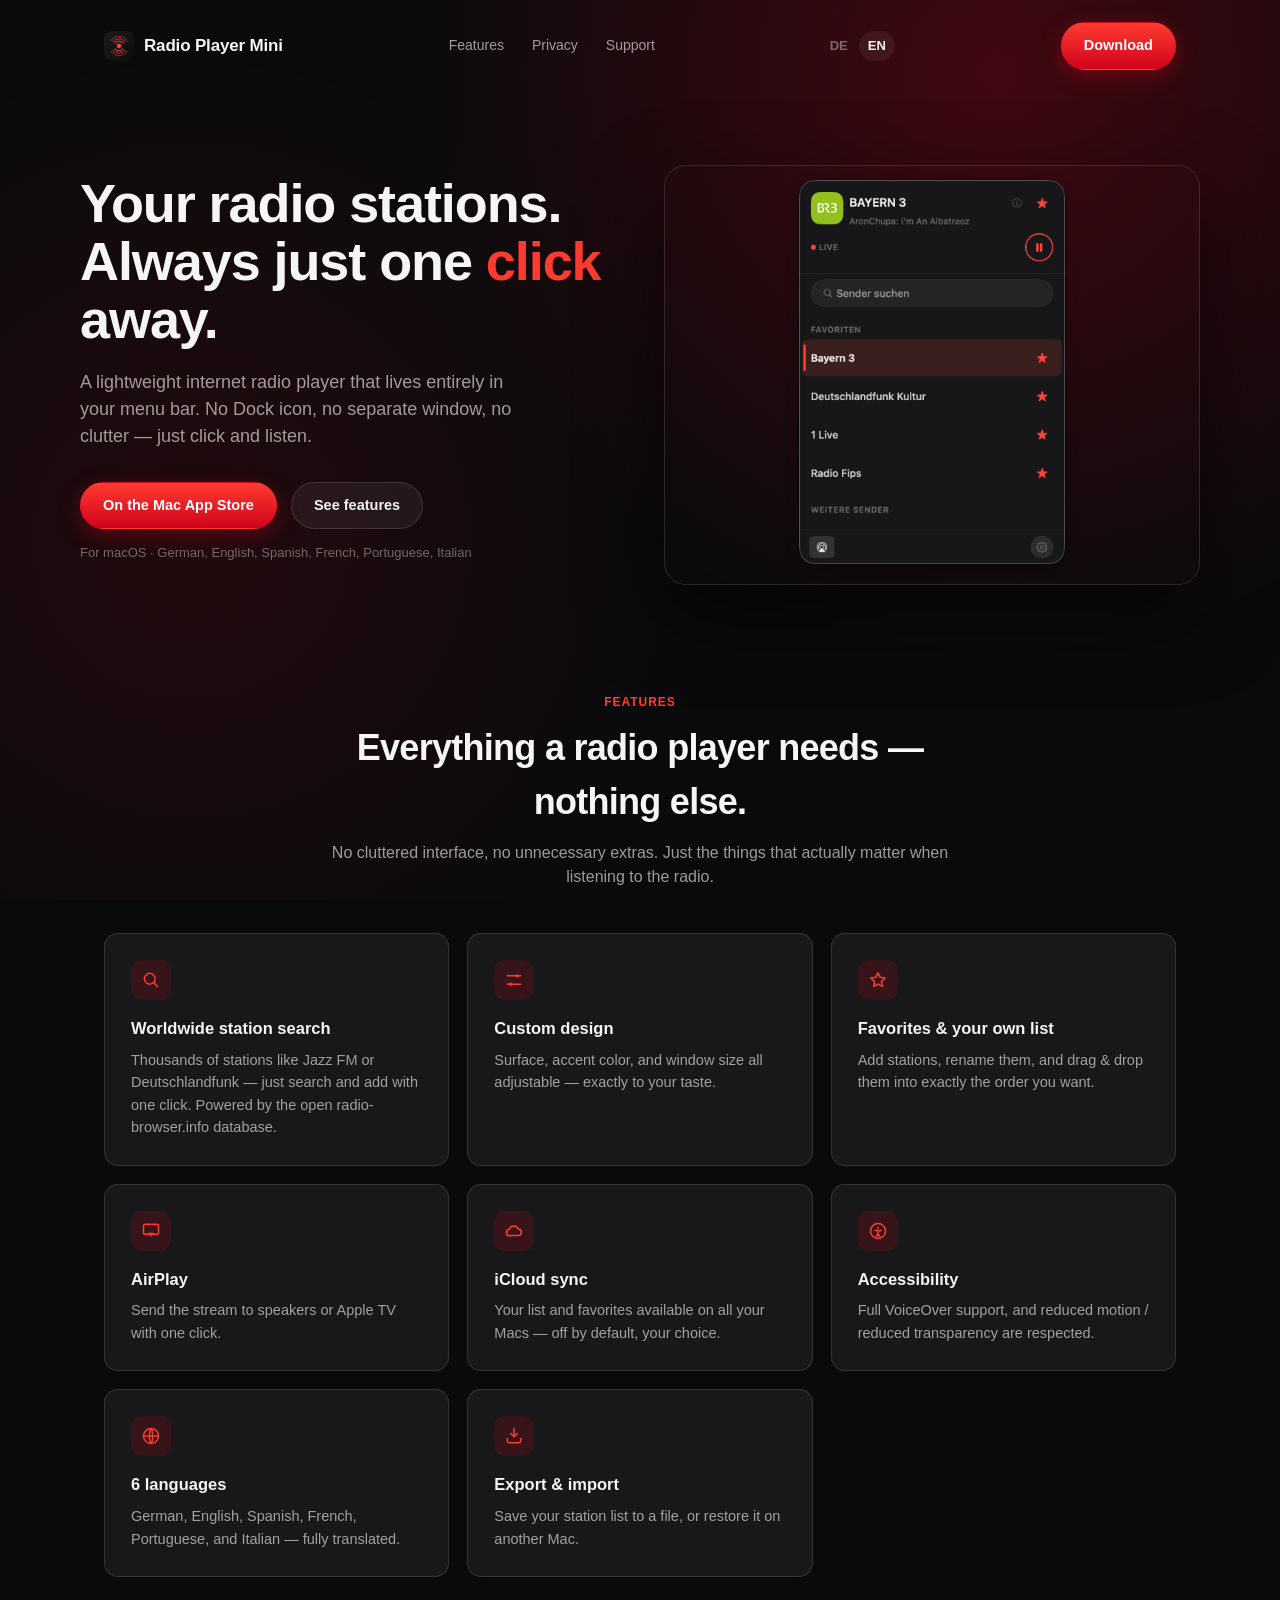
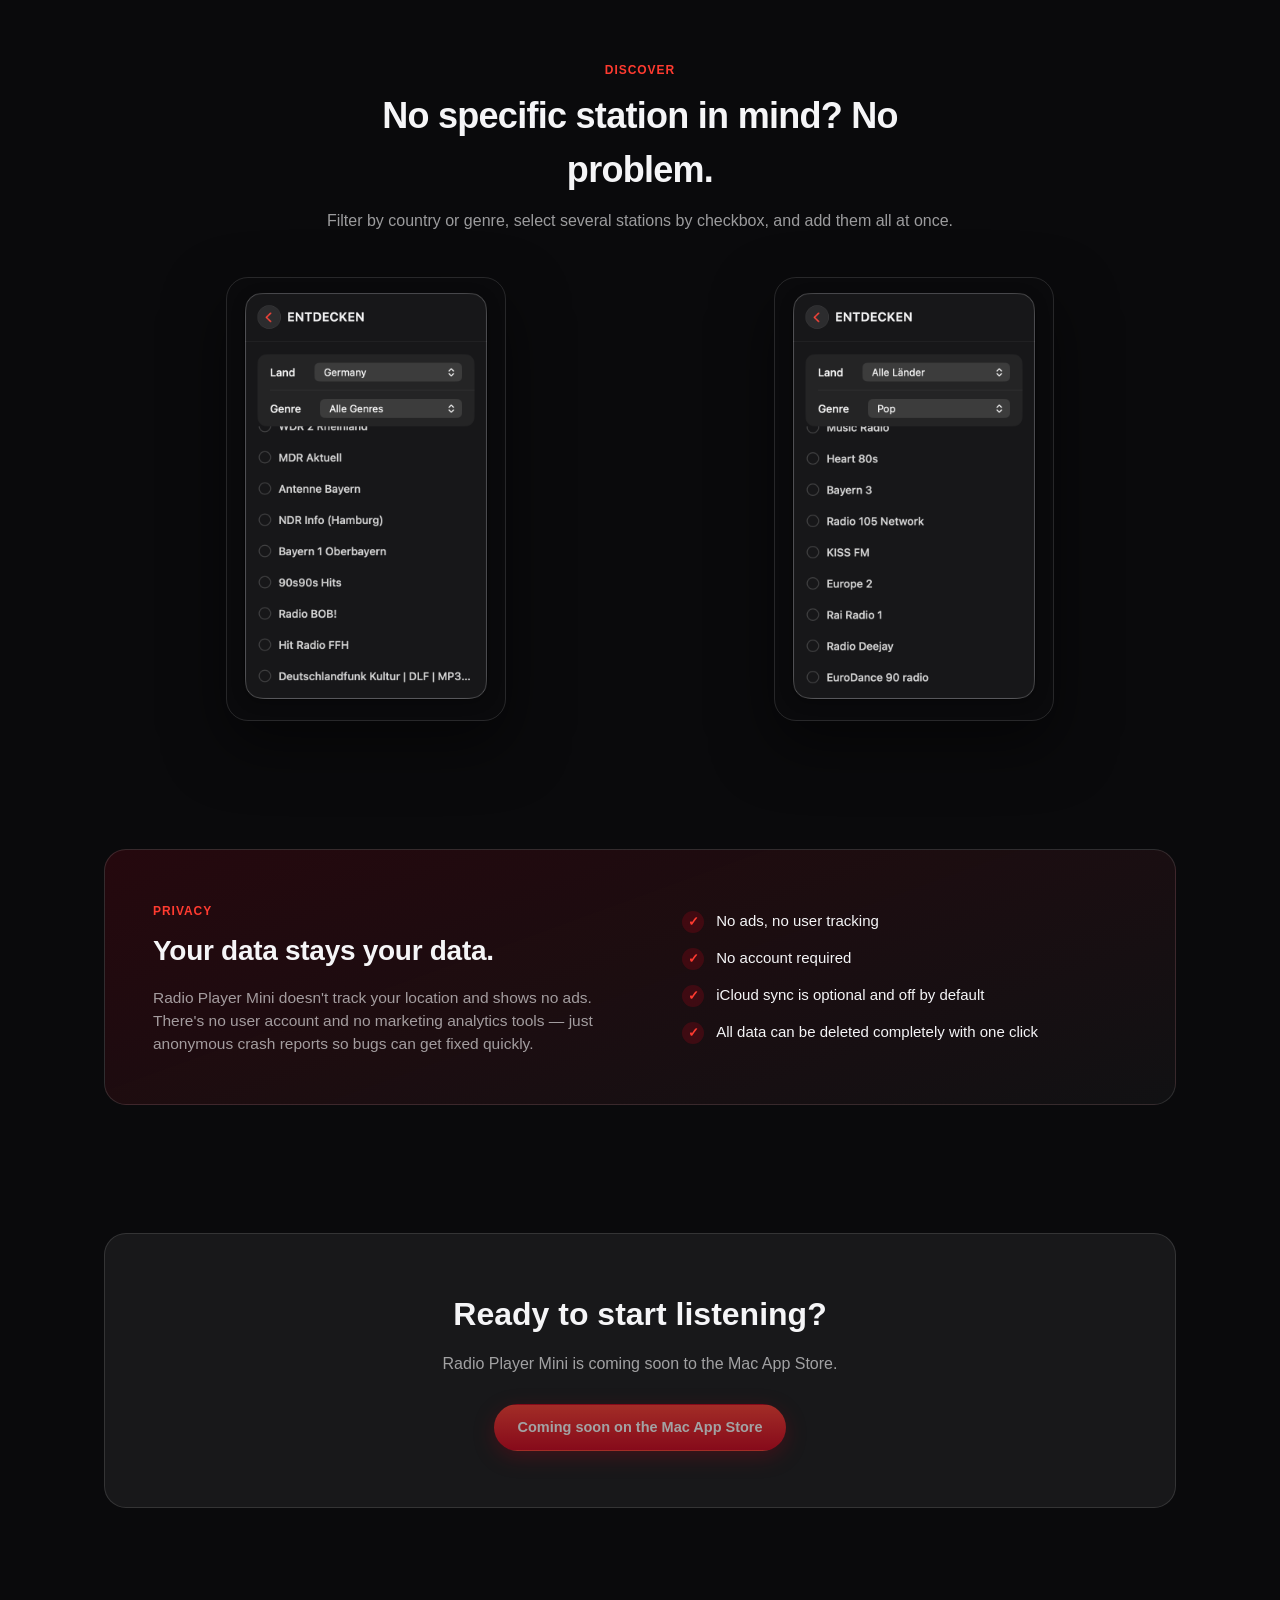
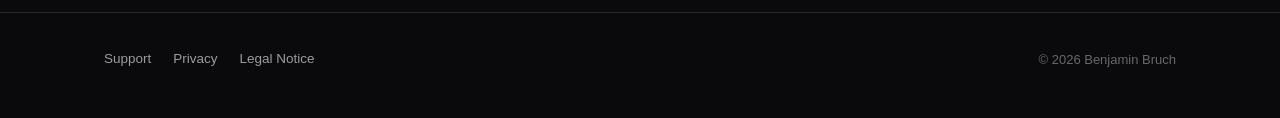
==== en/index.html @ e2d0501b "Make the site localization-ready, add an English translation No build step, so each language is a pl" ====
<!doctype html>
<html lang="en">
<head>
  <meta charset="utf-8" />
  <meta name="viewport" content="width=device-width, initial-scale=1" />
  <title>Radio Player Mini — Internet radio in your menu bar</title>
  <meta name="description" content="Radio Player Mini is a lightweight internet radio player for the Mac that lives entirely in your menu bar. Search stations, favorite them, play instantly." />
  <link rel="icon" href="../assets/icons/favicon-32.png" />
  <link rel="apple-touch-icon" href="../assets/icons/icon-180.png" />
  <meta property="og:title" content="Radio Player Mini" />
  <meta property="og:description" content="Internet radio straight from your menu bar — no Dock icon, no clutter." />
  <meta property="og:image" content="../assets/icons/icon-512.png" />
  <meta property="og:type" content="website" />
  <link rel="alternate" hreflang="de" href="https://benjaminbruch.github.io/RadioPlayerMiniPage/" />
  <link rel="alternate" hreflang="en" href="https://benjaminbruch.github.io/RadioPlayerMiniPage/en/" />
  <link rel="alternate" hreflang="x-default" href="https://benjaminbruch.github.io/RadioPlayerMiniPage/" />
  <link rel="stylesheet" href="../css/style.css" />
</head>
<body>

  <header class="site">
    <div class="wrap nav">
      <a class="brand" href="index.html">
        <img src="../assets/icons/icon-180.png" alt="" />
        Radio Player Mini
      </a>
      <nav class="nav-links">
        <a href="#funktionen">Features</a>
        <a href="#privacy">Privacy</a>
        <a href="support.html">Support</a>
      </nav>
      <div class="lang-switch">
        <a href="../index.html">DE</a>
        <a href="index.html" class="active">EN</a>
      </div>
      <a class="btn btn-primary" href="#download">Download</a>
    </div>
  </header>

  <main>
    <section class="hero wrap">
      <div>
        <h1>Your radio stations.<br />Always just one <span class="accent">click</span> away.</h1>
        <p class="lede">
          A lightweight internet radio player that lives entirely in your menu bar.
          No Dock icon, no separate window, no clutter — just click and listen.
        </p>
        <div class="hero-actions">
          <a class="btn btn-primary" href="#download">On the Mac App Store</a>
          <a class="btn btn-ghost" href="#funktionen">See features</a>
        </div>
        <p class="hero-note">For macOS · German, English, Spanish, French, Portuguese, Italian</p>
      </div>
      <div class="hero-shot">
        <img src="../assets/screenshots/app.png" alt="Radio Player Mini popover with Bayern 3 playing, favorites list, and playback controls" />
      </div>
    </section>

    <section id="funktionen">
      <div class="wrap">
        <div class="section-head">
          <span class="eyebrow">Features</span>
          <h2>Everything a radio player needs — nothing else.</h2>
          <p>No cluttered interface, no unnecessary extras. Just the things that actually matter when listening to the radio.</p>
        </div>

        <div class="grid">
          <div class="card">
            <div class="icon">
              <svg width="20" height="20" viewBox="0 0 24 24" fill="none" stroke="currentColor" stroke-width="1.8" stroke-linecap="round" stroke-linejoin="round"><circle cx="10.5" cy="10.5" r="6.5"/><path d="M20 20l-4.35-4.35"/></svg>
            </div>
            <h3>Worldwide station search</h3>
            <p>Thousands of stations like Jazz FM or Deutschlandfunk — just search and add with one click. Powered by the open radio-browser.info database.</p>
          </div>
          <div class="card">
            <div class="icon">
              <svg width="20" height="20" viewBox="0 0 24 24" fill="none" stroke="currentColor" stroke-width="1.8" stroke-linecap="round" stroke-linejoin="round"><path d="M4 7h12M18 7h2"/><circle cx="16" cy="7" r="2" fill="currentColor" stroke="none"/><path d="M4 17h4M10 17h10"/><circle cx="8" cy="17" r="2" fill="currentColor" stroke="none"/></svg>
            </div>
            <h3>Custom design</h3>
            <p>Surface, accent color, and window size all adjustable — exactly to your taste.</p>
          </div>
          <div class="card">
            <div class="icon">
              <svg width="20" height="20" viewBox="0 0 24 24" fill="none" stroke="currentColor" stroke-width="1.8" stroke-linecap="round" stroke-linejoin="round"><path d="M12 3.5l2.6 5.3 5.9.9-4.3 4.1 1 5.8L12 16.9l-5.2 2.7 1-5.8L3.5 9.7l5.9-.9L12 3.5z"/></svg>
            </div>
            <h3>Favorites &amp; your own list</h3>
            <p>Add stations, rename them, and drag &amp; drop them into exactly the order you want.</p>
          </div>
          <div class="card">
            <div class="icon">
              <svg width="20" height="20" viewBox="0 0 24 24" fill="none" stroke="currentColor" stroke-width="1.8" stroke-linecap="round" stroke-linejoin="round"><rect x="3" y="4" width="18" height="12" rx="2"/><path d="M12 19l4-5H8l4 5z" fill="currentColor" stroke="none"/></svg>
            </div>
            <h3>AirPlay</h3>
            <p>Send the stream to speakers or Apple TV with one click.</p>
          </div>
          <div class="card">
            <div class="icon">
              <svg width="20" height="20" viewBox="0 0 24 24" fill="none" stroke="currentColor" stroke-width="1.8" stroke-linecap="round" stroke-linejoin="round"><path d="M7 18a4 4 0 0 1-.5-7.97A5.5 5.5 0 0 1 17 9.5a4 4 0 0 1-.5 8H7z"/></svg>
            </div>
            <h3>iCloud sync</h3>
            <p>Your list and favorites available on all your Macs — off by default, your choice.</p>
          </div>
          <div class="card">
            <div class="icon">
              <svg width="20" height="20" viewBox="0 0 24 24" fill="none" stroke="currentColor" stroke-width="1.8" stroke-linecap="round" stroke-linejoin="round"><circle cx="12" cy="12" r="9"/><circle cx="12" cy="8.3" r="1.2" fill="currentColor" stroke="none"/><path d="M8.2 11.3h7.6M12 11.3v3.8M9.7 19l2.3-3.9 2.3 3.9"/></svg>
            </div>
            <h3>Accessibility</h3>
            <p>Full VoiceOver support, and reduced motion / reduced transparency are respected.</p>
          </div>
          <div class="card">
            <div class="icon">
              <svg width="20" height="20" viewBox="0 0 24 24" fill="none" stroke="currentColor" stroke-width="1.8" stroke-linecap="round" stroke-linejoin="round"><circle cx="12" cy="12" r="9"/><path d="M3 12h18M12 3c2.5 2.5 2.5 15.5 0 18M12 3c-2.5 2.5-2.5 15.5 0 18"/></svg>
            </div>
            <h3>6 languages</h3>
            <p>German, English, Spanish, French, Portuguese, and Italian — fully translated.</p>
          </div>
          <div class="card">
            <div class="icon">
              <svg width="20" height="20" viewBox="0 0 24 24" fill="none" stroke="currentColor" stroke-width="1.8" stroke-linecap="round" stroke-linejoin="round"><path d="M12 3v10M8 9l4 4 4-4"/><path d="M4 15v3a2 2 0 0 0 2 2h12a2 2 0 0 0 2-2v-3"/></svg>
            </div>
            <h3>Export &amp; import</h3>
            <p>Save your station list to a file, or restore it on another Mac.</p>
          </div>
        </div>

        <div class="discover-showcase">
          <div class="section-head">
            <span class="eyebrow">Discover</span>
            <h2>No specific station in mind? No problem.</h2>
            <p>Filter by country or genre, select several stations by checkbox, and add them all at once.</p>
          </div>
          <div class="discover-shots">
            <div class="discover-shot">
              <img src="../assets/screenshots/discover-country.png" alt="Radio Player Mini's Discover view, filtered by country Germany, with selectable stations" />
            </div>
            <div class="discover-shot">
              <img src="../assets/screenshots/discover-genre.png" alt="Radio Player Mini's Discover view, filtered by genre Pop, with selectable stations" />
            </div>
          </div>
        </div>
      </div>
    </section>

    <section id="privacy">
      <div class="wrap">
        <div class="privacy-band">
          <div>
            <span class="eyebrow">Privacy</span>
            <h2>Your data stays your data.</h2>
            <p>
              Radio Player Mini doesn't track your location and shows no ads. There's no
              user account and no marketing analytics tools — just anonymous crash reports
              so bugs can get fixed quickly.
            </p>
          </div>
          <ul class="privacy-list">
            <li><span class="check">✓</span> No ads, no user tracking</li>
            <li><span class="check">✓</span> No account required</li>
            <li><span class="check">✓</span> iCloud sync is optional and off by default</li>
            <li><span class="check">✓</span> All data can be deleted completely with one click</li>
          </ul>
        </div>
      </div>
    </section>

    <section id="download">
      <div class="wrap">
        <div class="cta-band">
          <h2>Ready to start listening?</h2>
          <p>Radio Player Mini is coming soon to the Mac App Store.</p>
          <a class="btn btn-primary" href="#" aria-disabled="true">Coming soon on the Mac App Store</a>
        </div>
      </div>
    </section>
  </main>

  <footer class="site">
    <div class="wrap footer-row">
      <div class="footer-links">
        <a href="support.html">Support</a>
        <a href="privacy.html">Privacy</a>
        <a href="impressum.html">Legal Notice</a>
      </div>
      <div class="footer-copy">© 2026 Benjamin Bruch</div>
    </div>
  </footer>

</body>
</html>
---- css/style.css ----
:root {
  --bg: #0a0a0c;
  --bg-card: rgba(255, 255, 255, 0.06);
  --bg-card-hover: rgba(255, 255, 255, 0.09);
  --border: rgba(255, 255, 255, 0.12);
  --text: #f5f5f7;
  --text-muted: rgba(245, 245, 247, 0.62);
  --text-faint: rgba(245, 245, 247, 0.4);
  --accent: #ff3b30;
  --accent-deep: #d0021b;
  --radius-lg: 22px;
  --radius-md: 14px;
  --radius-sm: 8px;
  --maxw: 1120px;
  color-scheme: dark;
}

* {
  box-sizing: border-box;
}

html {
  scroll-behavior: smooth;
}

body {
  margin: 0;
  background: var(--bg);
  color: var(--text);
  font-family: -apple-system, BlinkMacSystemFont, "SF Pro Text", "Segoe UI", Roboto, Helvetica, Arial, sans-serif;
  line-height: 1.5;
  -webkit-font-smoothing: antialiased;
}

/* Ambient red glow behind the hero, echoing the app's Midnight surface. */
body {
  background-image: radial-gradient(circle at 78% 8%, rgba(208, 2, 27, 0.28), transparent 45%),
    radial-gradient(circle at 15% 60%, rgba(208, 2, 27, 0.12), transparent 40%);
  background-repeat: no-repeat;
  background-attachment: fixed;
}

a {
  color: inherit;
}

img {
  max-width: 100%;
  display: block;
}

.wrap {
  max-width: var(--maxw);
  margin: 0 auto;
  padding: 0 24px;
}

/* ---------- Nav ---------- */

header.site {
  padding: 22px 0;
  border-bottom: 1px solid transparent;
}

.nav {
  display: flex;
  align-items: center;
  justify-content: space-between;
  gap: 16px;
}

.brand {
  display: flex;
  align-items: center;
  gap: 10px;
  text-decoration: none;
  font-weight: 700;
  font-size: 17px;
  letter-spacing: -0.01em;
}

.brand img {
  width: 30px;
  height: 30px;
  border-radius: 8px;
}

.nav-links {
  display: flex;
  align-items: center;
  gap: 28px;
  font-size: 14px;
  font-weight: 500;
}

.nav-links a {
  text-decoration: none;
  color: var(--text-muted);
  transition: color 0.15s ease;
}

.nav-links a:hover,
.nav-links a.active {
  color: var(--text);
}

/* ---------- Language switch ---------- */

.lang-switch {
  display: flex;
  align-items: center;
  gap: 2px;
  font-size: 13px;
  font-weight: 600;
}

.lang-switch a {
  padding: 5px 9px;
  border-radius: 999px;
  text-decoration: none;
  color: var(--text-faint);
}

.lang-switch a.active {
  background: var(--bg-card);
  color: var(--text);
}

.lang-switch a:hover:not(.active) {
  color: var(--text-muted);
}

/* ---------- Buttons ---------- */

.btn {
  display: inline-flex;
  align-items: center;
  gap: 8px;
  padding: 12px 22px;
  border-radius: 999px;
  font-weight: 600;
  font-size: 14.5px;
  text-decoration: none;
  border: 1px solid transparent;
  cursor: pointer;
  white-space: nowrap;
}

.btn-primary {
  background: linear-gradient(180deg, var(--accent), var(--accent-deep));
  color: white;
  box-shadow: 0 6px 20px rgba(208, 2, 27, 0.35);
}

.btn-primary:hover {
  filter: brightness(1.08);
}

.btn-ghost {
  background: var(--bg-card);
  color: var(--text);
  border-color: var(--border);
}

.btn-ghost:hover {
  background: var(--bg-card-hover);
}

.btn[aria-disabled="true"] {
  opacity: 0.6;
  cursor: default;
  pointer-events: none;
}

/* ---------- Hero ---------- */

.hero {
  padding: 72px 0 40px;
  display: grid;
  grid-template-columns: 1fr 1fr;
  gap: 48px;
  align-items: center;
}

/* The app screenshot is a real, tall menu-bar-panel crop (not a wide
   marketing scene) — cap its width so it sits at a natural size instead
   of stretching to fill the whole grid column. */
.hero-shot {
  display: flex;
  justify-content: center;
}

.hero-shot img {
  width: 100%;
  max-width: 300px;
}

.hero h1 {
  font-size: clamp(34px, 5vw, 54px);
  line-height: 1.08;
  font-weight: 800;
  letter-spacing: -0.02em;
  margin: 0 0 20px;
}

.hero h1 .accent {
  color: var(--accent);
}

.hero p.lede {
  font-size: 18px;
  color: var(--text-muted);
  max-width: 46ch;
  margin: 0 0 32px;
}

.hero-actions {
  display: flex;
  align-items: center;
  gap: 14px;
  flex-wrap: wrap;
}

.hero-note {
  margin-top: 14px;
  font-size: 13px;
  color: var(--text-faint);
}

.hero-shot {
  border-radius: var(--radius-lg);
  overflow: hidden;
  border: 1px solid var(--border);
  box-shadow: 0 30px 80px rgba(0, 0, 0, 0.55);
}

/* ---------- Sections ---------- */

section {
  padding: 64px 0;
}

.section-head {
  text-align: center;
  max-width: 640px;
  margin: 0 auto 44px;
}

.section-head h2 {
  font-size: clamp(26px, 3.4vw, 36px);
  font-weight: 800;
  letter-spacing: -0.02em;
  margin: 0 0 12px;
}

.section-head p {
  color: var(--text-muted);
  font-size: 16px;
  margin: 0;
}

.eyebrow {
  display: inline-block;
  font-size: 12px;
  font-weight: 700;
  letter-spacing: 0.08em;
  text-transform: uppercase;
  color: var(--accent);
  margin-bottom: 10px;
}

/* ---------- Feature grid ---------- */

.grid {
  display: grid;
  grid-template-columns: repeat(3, 1fr);
  gap: 18px;
}

.card {
  background: var(--bg-card);
  border: 1px solid var(--border);
  border-radius: var(--radius-md);
  padding: 26px;
}

.card .icon {
  width: 40px;
  height: 40px;
  border-radius: 11px;
  background: rgba(208, 2, 27, 0.16);
  color: var(--accent);
  display: flex;
  align-items: center;
  justify-content: center;
  font-size: 19px;
  margin-bottom: 16px;
}

.card h3 {
  font-size: 16.5px;
  font-weight: 700;
  margin: 0 0 8px;
}

.card p {
  font-size: 14.5px;
  color: var(--text-muted);
  margin: 0;
  line-height: 1.55;
}

/* ---------- Discover showcase ---------- */

.discover-showcase {
  margin-top: 80px;
}

.discover-shots {
  display: grid;
  grid-template-columns: 1fr 1fr;
  gap: 24px;
  justify-items: center;
}

.discover-shot img {
  width: 100%;
  max-width: 280px;
  border-radius: var(--radius-lg);
  border: 1px solid var(--border);
  box-shadow: 0 24px 60px rgba(0, 0, 0, 0.5);
}

@media (max-width: 640px) {
  .discover-shots {
    grid-template-columns: 1fr;
  }
}

/* ---------- Privacy callout ---------- */

.privacy-band {
  border-radius: var(--radius-lg);
  border: 1px solid var(--border);
  background: linear-gradient(160deg, rgba(208, 2, 27, 0.14), rgba(255, 255, 255, 0.03));
  padding: 48px;
  display: grid;
  grid-template-columns: 1.1fr 1fr;
  gap: 40px;
  align-items: center;
}

.privacy-band h2 {
  font-size: 28px;
  font-weight: 800;
  letter-spacing: -0.01em;
  margin: 0 0 14px;
}

.privacy-band p {
  color: var(--text-muted);
  font-size: 15.5px;
  margin: 0 0 0;
}

.privacy-list {
  list-style: none;
  margin: 0;
  padding: 0;
  display: grid;
  gap: 14px;
}

.privacy-list li {
  display: flex;
  gap: 12px;
  align-items: flex-start;
  font-size: 15px;
  color: var(--text);
}

.privacy-list .check {
  flex: none;
  width: 22px;
  height: 22px;
  border-radius: 50%;
  background: rgba(208, 2, 27, 0.2);
  color: var(--accent);
  display: flex;
  align-items: center;
  justify-content: center;
  font-size: 13px;
  font-weight: 800;
  margin-top: 1px;
}

/* ---------- CTA band ---------- */

.cta-band {
  text-align: center;
  border-radius: var(--radius-lg);
  border: 1px solid var(--border);
  padding: 56px 32px;
  background: var(--bg-card);
}

.cta-band h2 {
  font-size: clamp(24px, 3.2vw, 32px);
  font-weight: 800;
  margin: 0 0 14px;
}

.cta-band p {
  color: var(--text-muted);
  margin: 0 0 28px;
}

/* ---------- Footer ---------- */

footer.site {
  border-top: 1px solid var(--border);
  padding: 36px 0 48px;
  margin-top: 40px;
}

.footer-row {
  display: flex;
  justify-content: space-between;
  align-items: center;
  flex-wrap: wrap;
  gap: 16px;
}

.footer-links {
  display: flex;
  gap: 22px;
  font-size: 13.5px;
  color: var(--text-muted);
}

.footer-links a {
  text-decoration: none;
  color: inherit;
}

.footer-links a:hover {
  color: var(--text);
}

.footer-copy {
  font-size: 13px;
  color: var(--text-faint);
}

/* ---------- Simple content pages (support / privacy / impressum) ---------- */

.doc {
  padding: 56px 0 80px;
}

.doc h1 {
  font-size: clamp(30px, 4vw, 42px);
  font-weight: 800;
  letter-spacing: -0.02em;
  margin: 0 0 8px;
}

.doc .updated {
  color: var(--text-faint);
  font-size: 13.5px;
  margin: 0 0 40px;
}

.draft-banner {
  display: flex;
  gap: 12px;
  align-items: flex-start;
  background: rgba(255, 200, 0, 0.1);
  border: 1px solid rgba(255, 200, 0, 0.35);
  color: #ffdf8a;
  border-radius: var(--radius-sm);
  padding: 16px 18px;
  font-size: 14px;
  margin-bottom: 40px;
}

.doc h2 {
  font-size: 20px;
  font-weight: 700;
  margin: 40px 0 12px;
}

.doc p,
.doc li {
  color: var(--text-muted);
  font-size: 15.5px;
  line-height: 1.7;
}

.doc ul {
  padding-left: 20px;
}

.doc .placeholder {
  color: var(--accent);
  font-weight: 600;
}

.faq-item {
  border-bottom: 1px solid var(--border);
  padding: 22px 0;
}

.faq-item h3 {
  font-size: 16.5px;
  font-weight: 700;
  margin: 0 0 8px;
}

.faq-item p {
  margin: 0;
}

/* ---------- Responsive ---------- */

@media (max-width: 860px) {
  .hero {
    grid-template-columns: 1fr;
    padding-top: 48px;
  }

  .hero-shot {
    order: -1;
  }

  .grid {
    grid-template-columns: 1fr 1fr;
  }

  .privacy-band {
    grid-template-columns: 1fr;
    padding: 32px;
  }

  .nav-links {
    gap: 16px;
  }
}

@media (max-width: 560px) {
  .grid {
    grid-template-columns: 1fr;
  }

  .nav-links span.hide-mobile {
    display: none;
  }
}
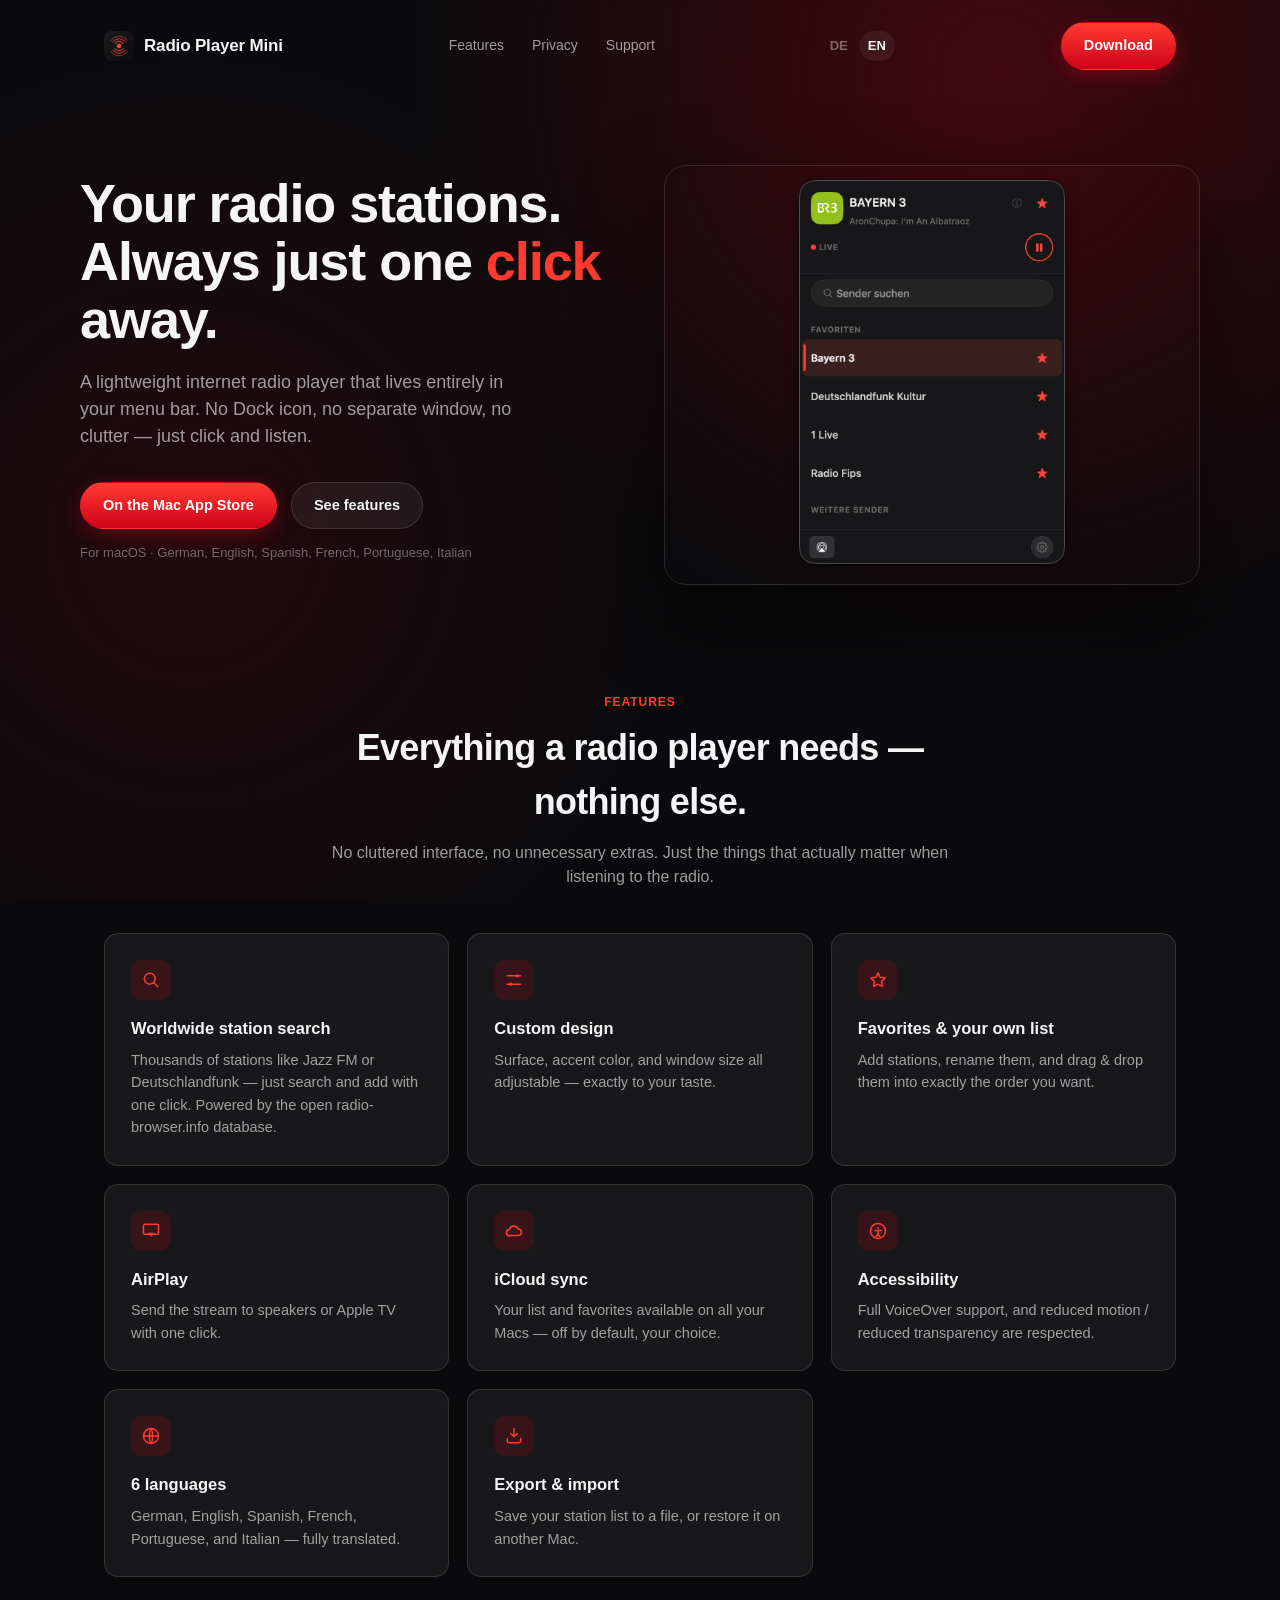
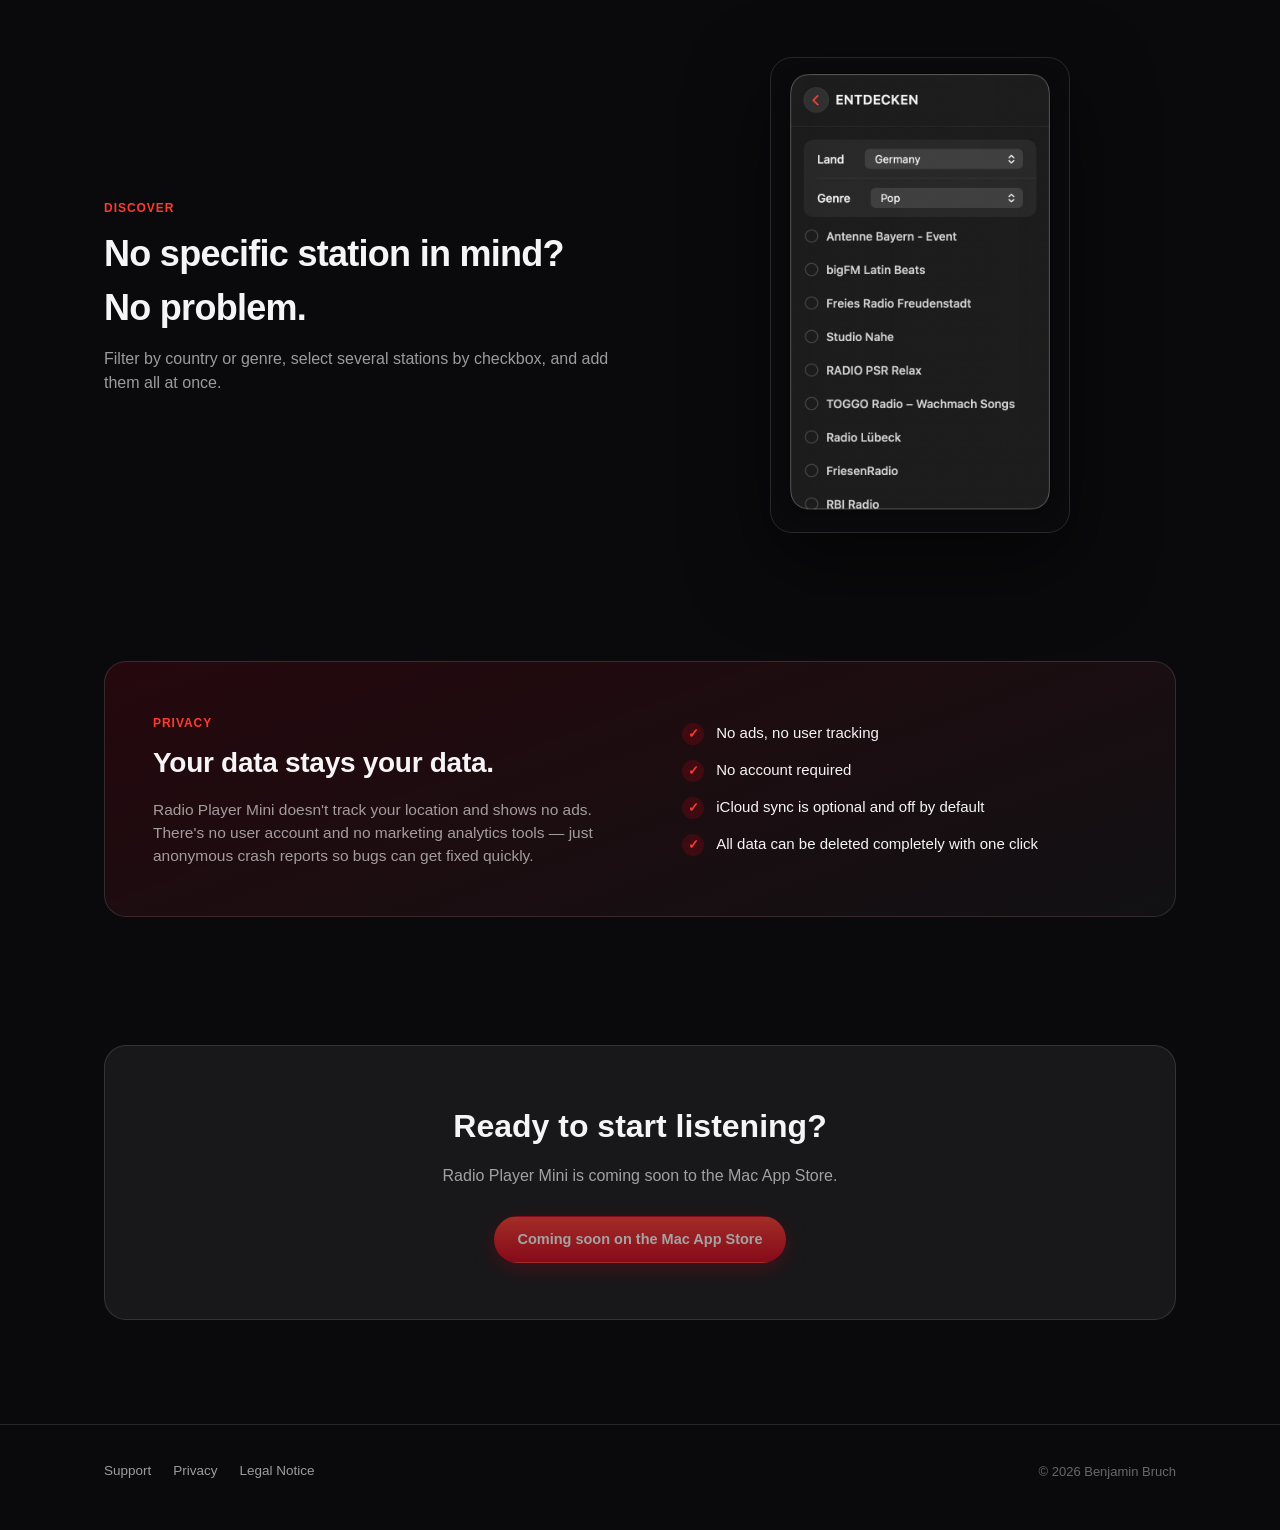
==== commit a8fe204f: "Simplify Discover showcase to one screenshot, hero-style layout Replaces the two-screenshot grid wit" ====
--- a/en/index.html
+++ b/en/index.html
@@ -129,13 +129,8 @@
             <h2>No specific station in mind? No problem.</h2>
             <p>Filter by country or genre, select several stations by checkbox, and add them all at once.</p>
           </div>
-          <div class="discover-shots">
-            <div class="discover-shot">
-              <img src="../assets/screenshots/discover-country.png" alt="Radio Player Mini's Discover view, filtered by country Germany, with selectable stations" />
-            </div>
-            <div class="discover-shot">
-              <img src="../assets/screenshots/discover-genre.png" alt="Radio Player Mini's Discover view, filtered by genre Pop, with selectable stations" />
-            </div>
+          <div class="discover-shot">
+            <img src="../assets/screenshots/discover.png" alt="Radio Player Mini's Discover view, filtered by country Germany and genre Pop, with selectable stations" />
           </div>
         </div>
       </div>
--- a/css/style.css
+++ b/css/style.css
@@ -311,29 +311,46 @@
 }
 
 /* ---------- Discover showcase ---------- */
+/* Mirrors the hero section's layout: text on one side, a single real
+   screenshot on the other, rather than the section-head's usual centered
+   text block above a full-width grid. */
 
 .discover-showcase {
   margin-top: 80px;
-}
-
-.discover-shots {
   display: grid;
   grid-template-columns: 1fr 1fr;
-  gap: 24px;
-  justify-items: center;
+  gap: 48px;
+  align-items: center;
+}
+
+.discover-showcase .section-head {
+  text-align: left;
+  max-width: none;
+  margin: 0;
+}
+
+.discover-shot {
+  display: flex;
+  justify-content: center;
 }
 
 .discover-shot img {
   width: 100%;
-  max-width: 280px;
+  max-width: 300px;
   border-radius: var(--radius-lg);
   border: 1px solid var(--border);
-  box-shadow: 0 24px 60px rgba(0, 0, 0, 0.5);
+  box-shadow: 0 30px 80px rgba(0, 0, 0, 0.55);
 }
 
 @media (max-width: 640px) {
-  .discover-shots {
+  .discover-showcase {
     grid-template-columns: 1fr;
+    text-align: center;
+  }
+
+  .discover-showcase .section-head {
+    text-align: center;
+    margin: 0 auto;
   }
 }
 
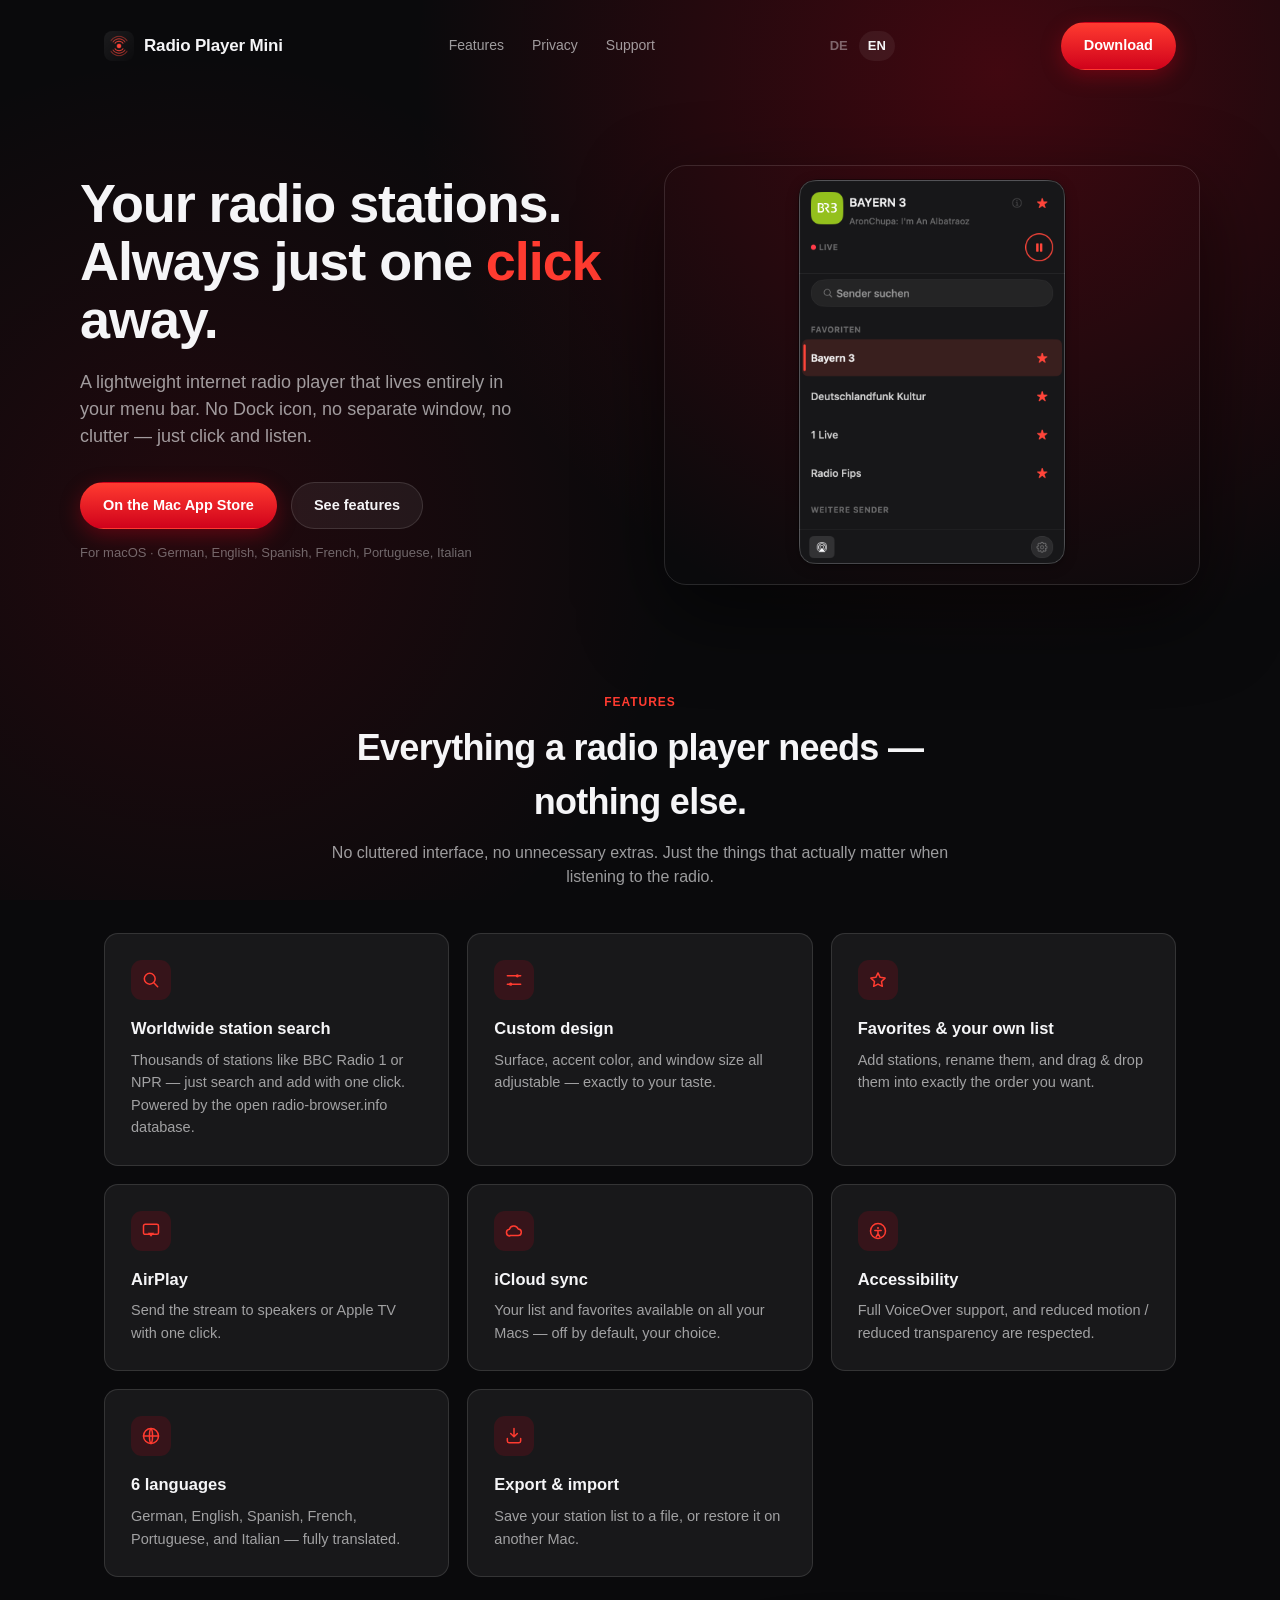
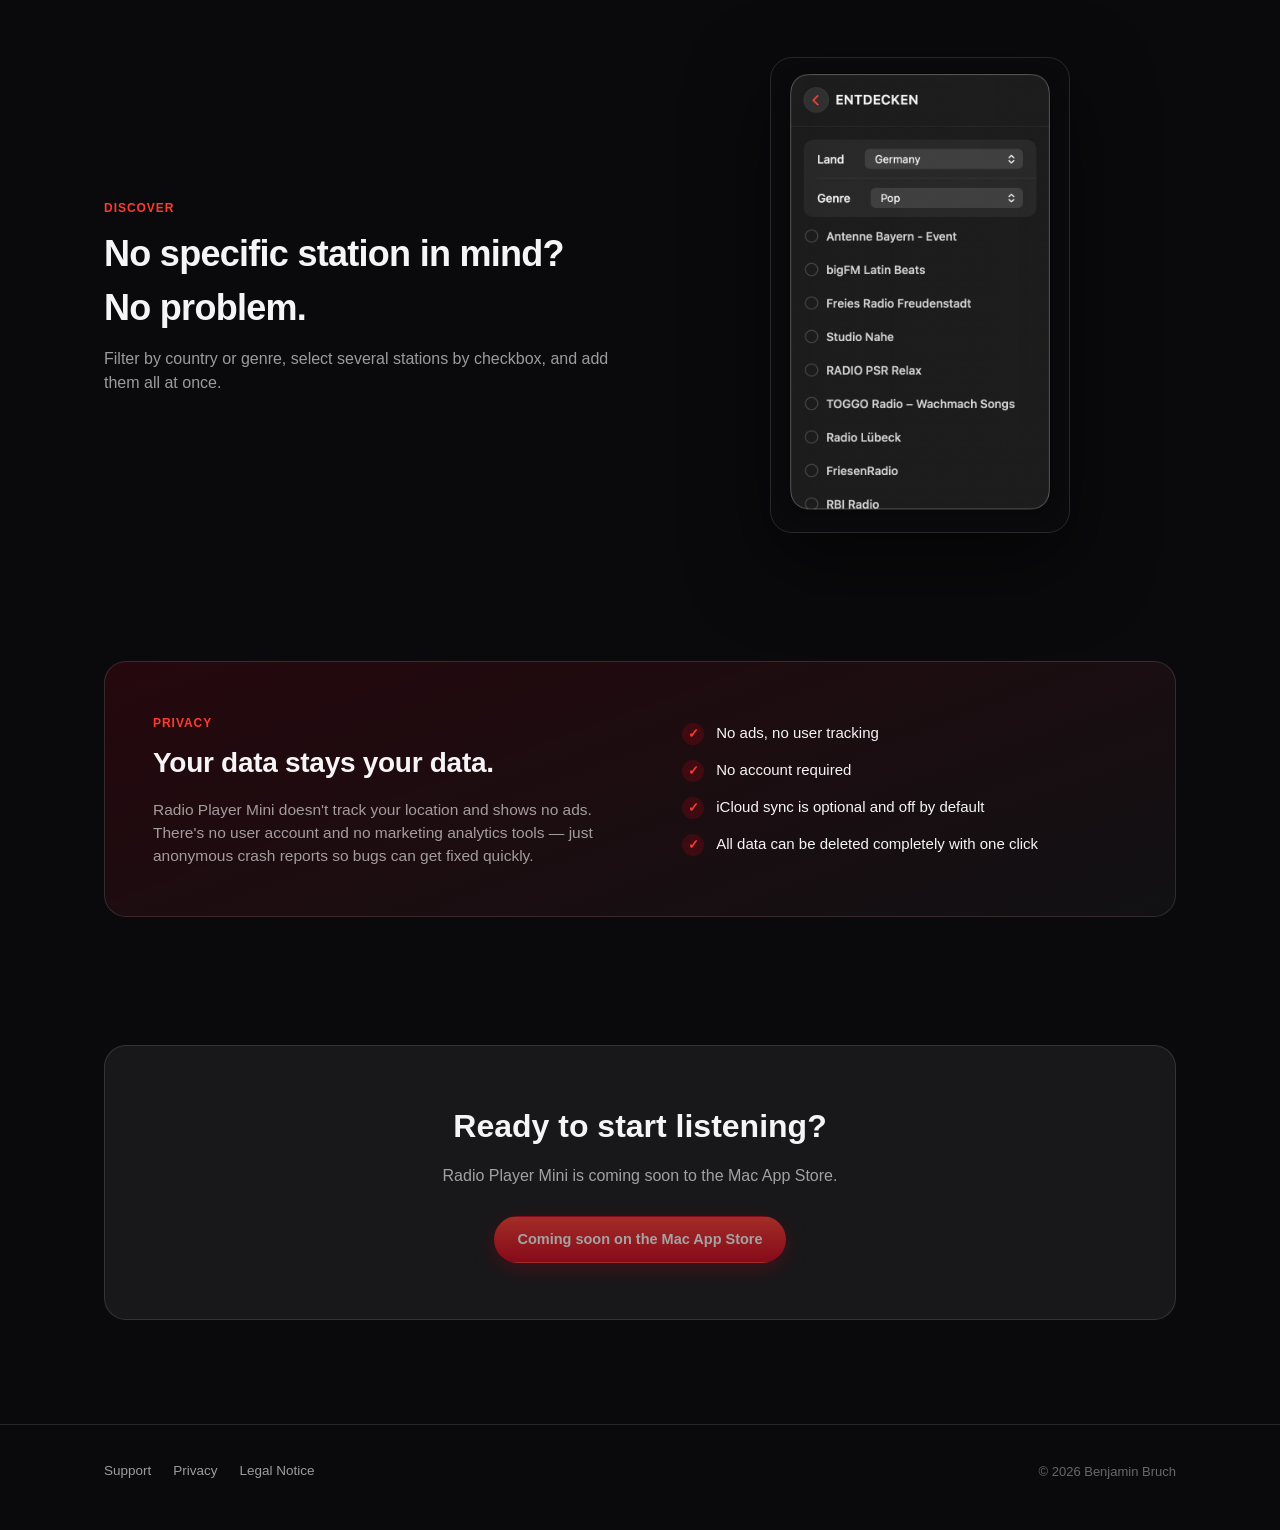
==== commit 38b73942: "Use internationally recognizable station examples in English copy Swaps "Jazz FM or Deutschlandfunk"" ====
--- a/en/index.html
+++ b/en/index.html
@@ -70,7 +70,7 @@
               <svg width="20" height="20" viewBox="0 0 24 24" fill="none" stroke="currentColor" stroke-width="1.8" stroke-linecap="round" stroke-linejoin="round"><circle cx="10.5" cy="10.5" r="6.5"/><path d="M20 20l-4.35-4.35"/></svg>
             </div>
             <h3>Worldwide station search</h3>
-            <p>Thousands of stations like Jazz FM or Deutschlandfunk — just search and add with one click. Powered by the open radio-browser.info database.</p>
+            <p>Thousands of stations like BBC Radio 1 or NPR — just search and add with one click. Powered by the open radio-browser.info database.</p>
           </div>
           <div class="card">
             <div class="icon">
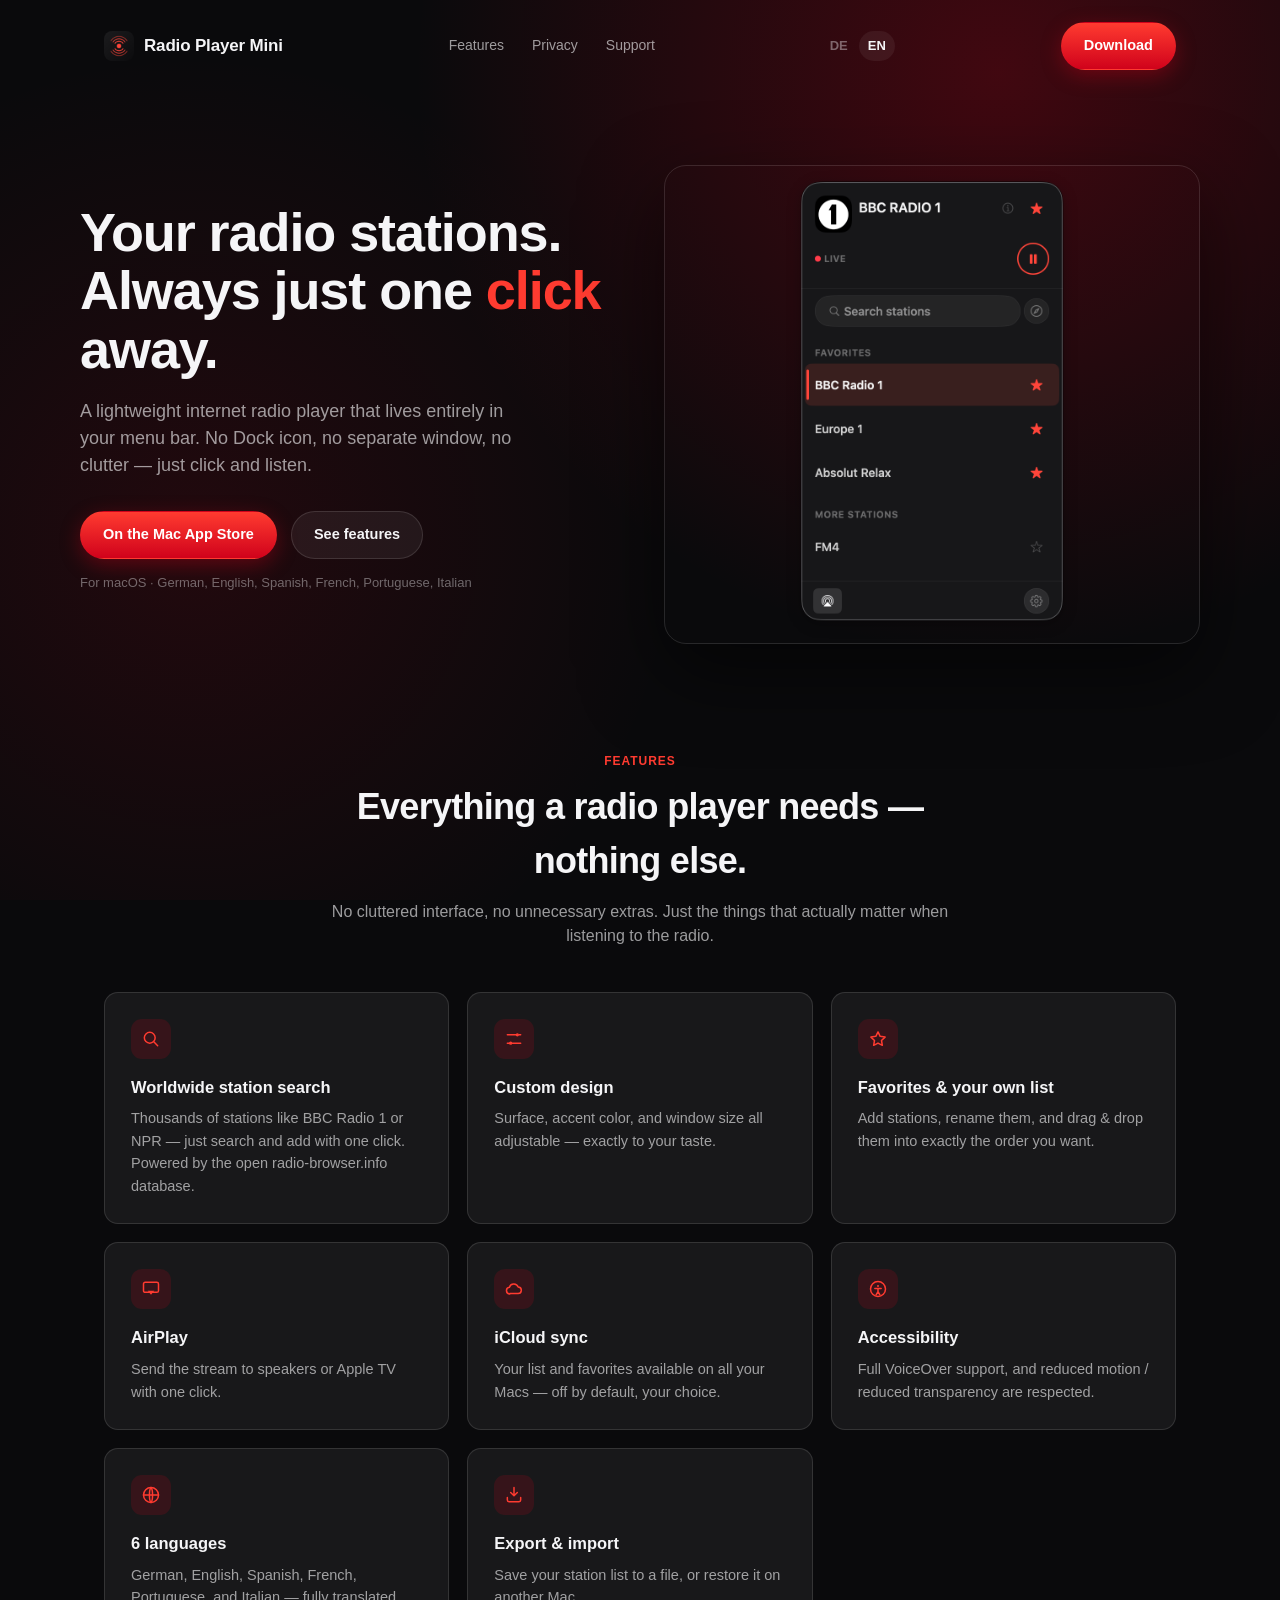
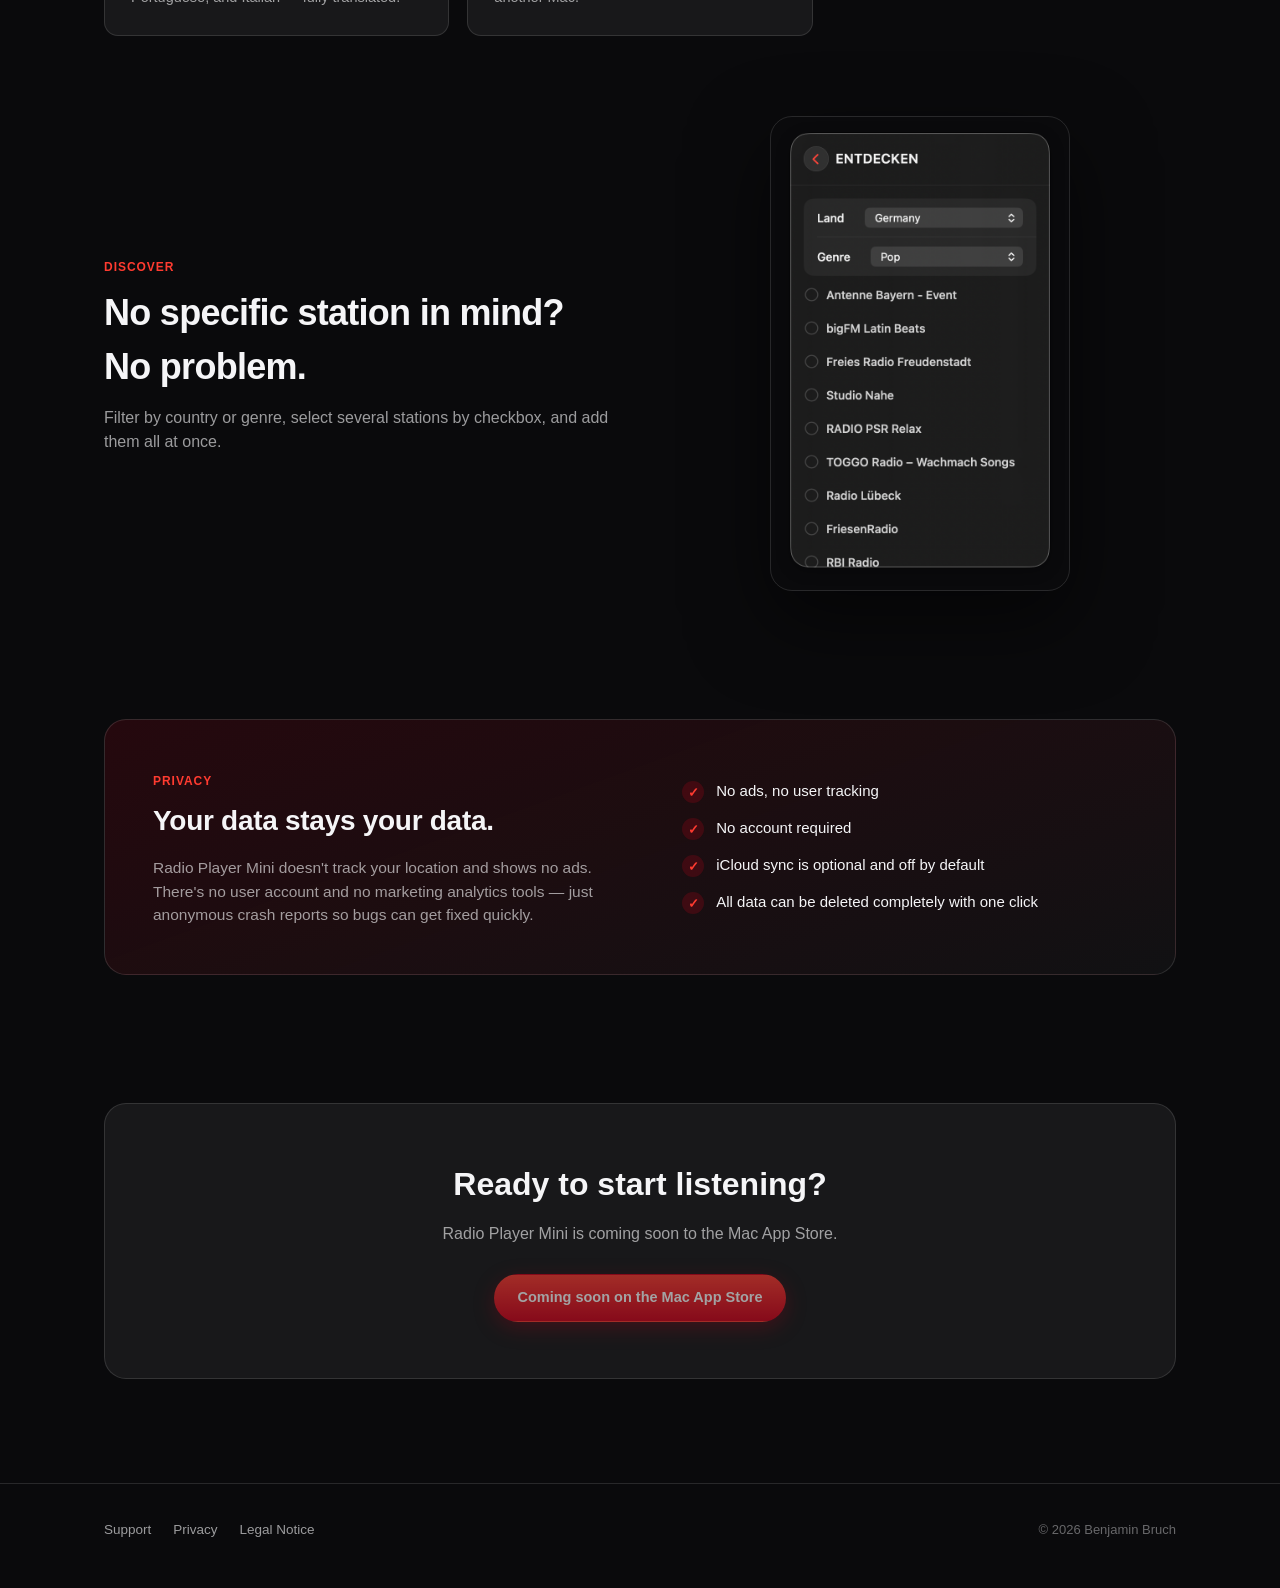
==== commit ef979fe4: "Use a dedicated English hero screenshot (BBC Radio 1) Replaces the German app.png/Bayern 3 screensho" ====
--- a/en/index.html
+++ b/en/index.html
@@ -52,7 +52,7 @@
         <p class="hero-note">For macOS · German, English, Spanish, French, Portuguese, Italian</p>
       </div>
       <div class="hero-shot">
-        <img src="../assets/screenshots/app.png" alt="Radio Player Mini popover with Bayern 3 playing, favorites list, and playback controls" />
+        <img src="../assets/screenshots/app-en.png" alt="Radio Player Mini popover with BBC Radio 1 playing, favorites list, and playback controls" />
       </div>
     </section>
 
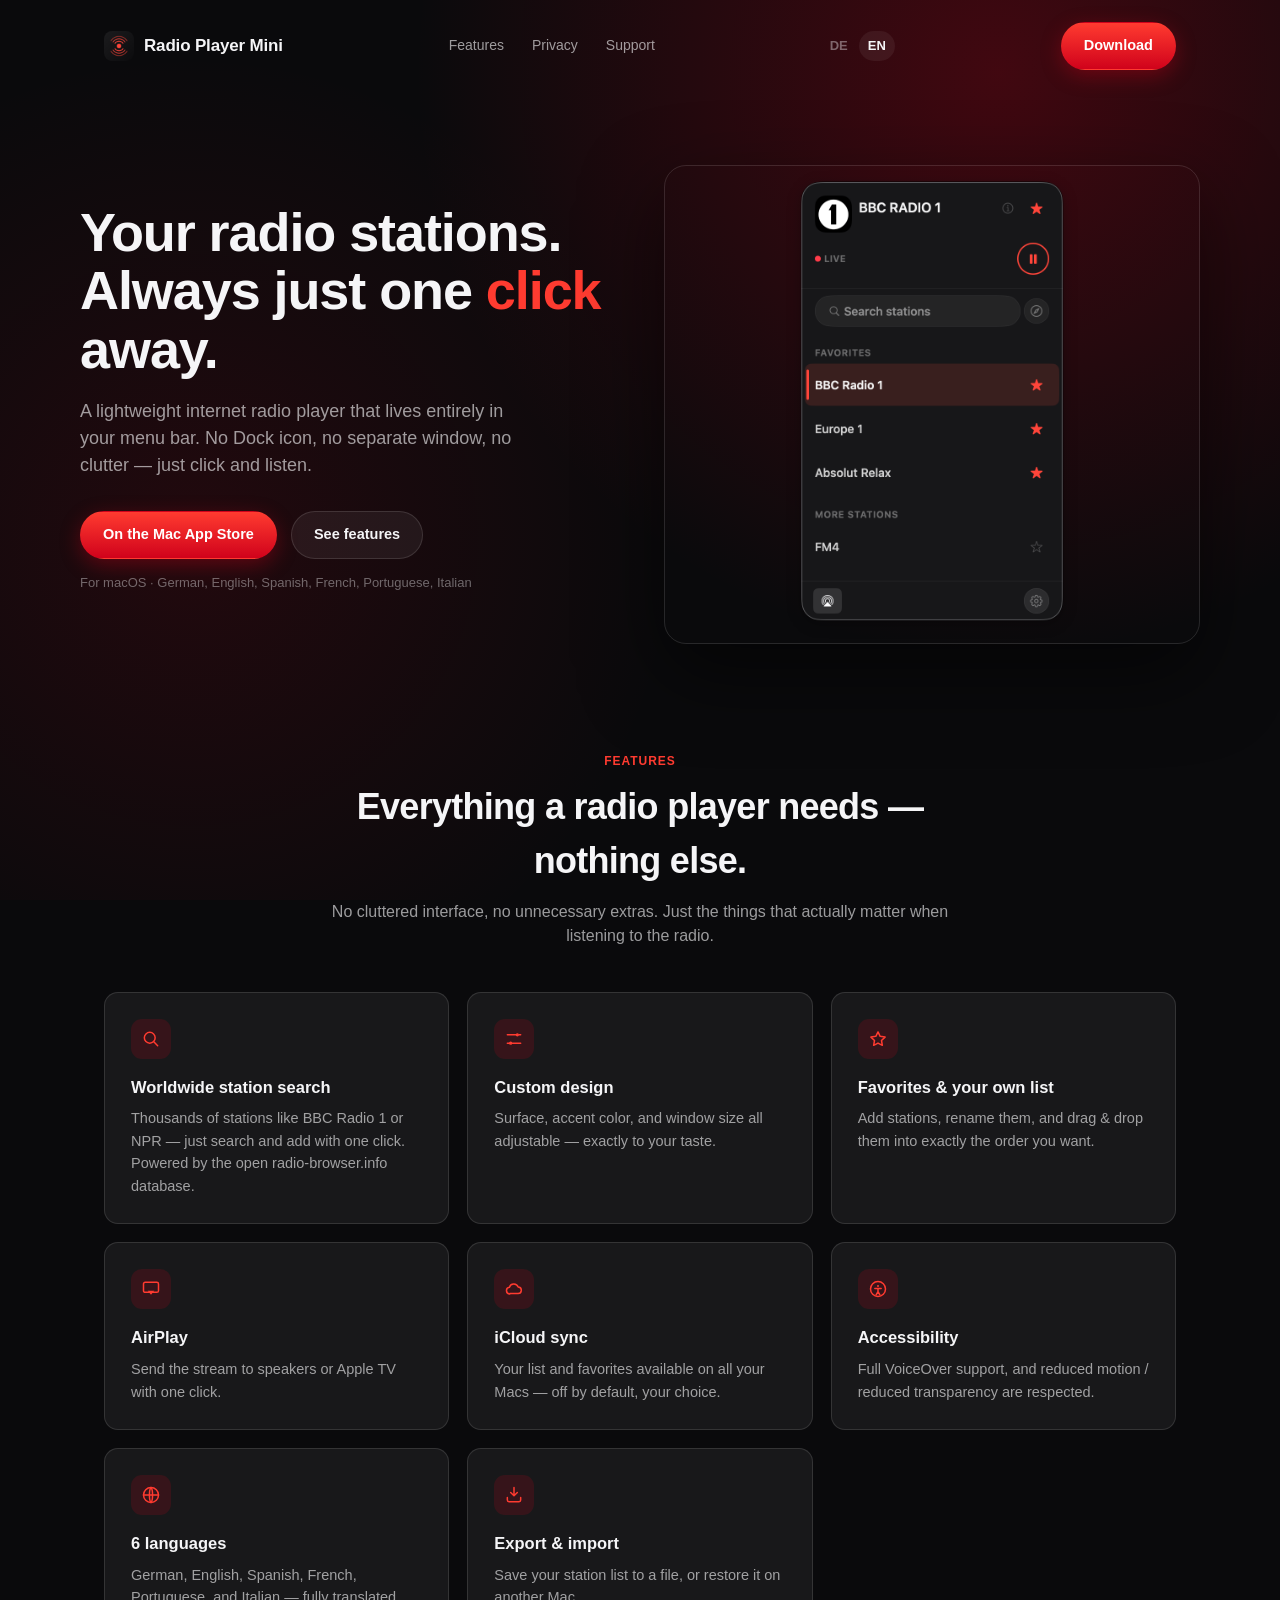
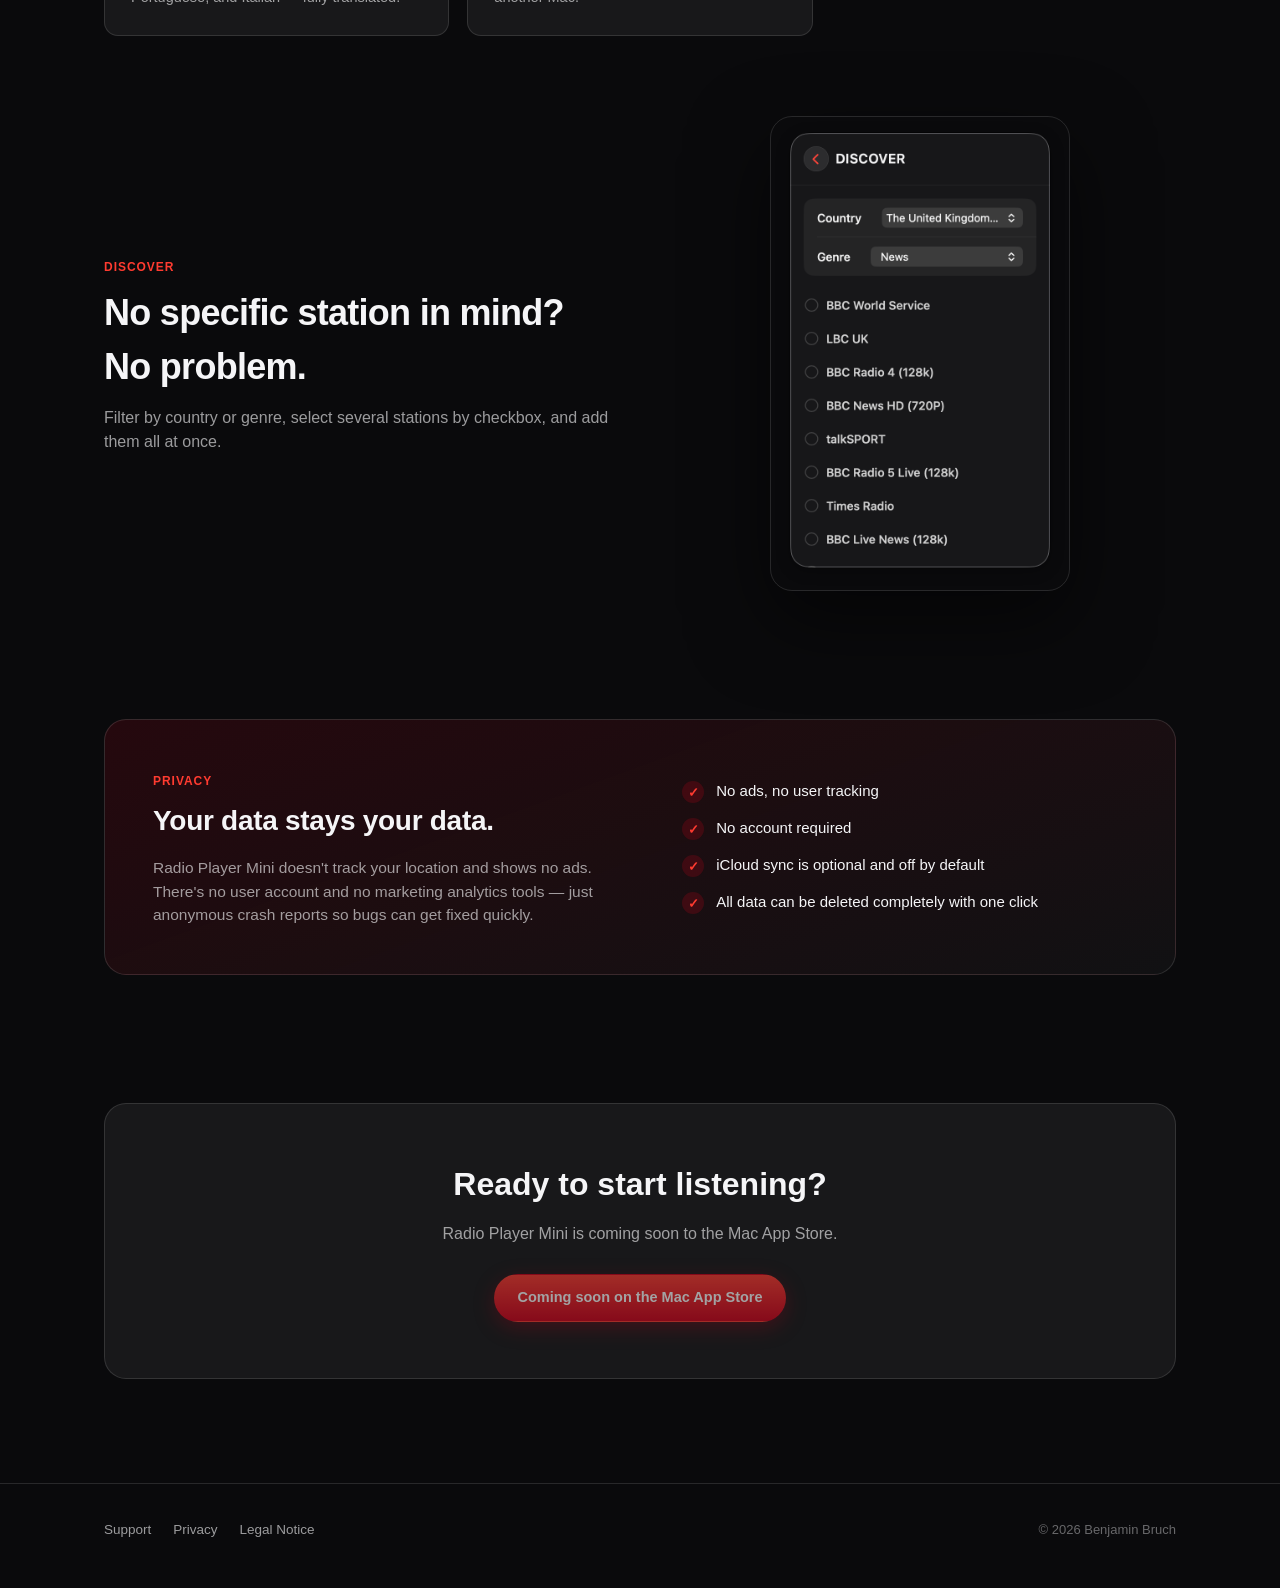
==== commit 49cec6f6: "Use a dedicated English Discover screenshot (UK + News) Replaces the German discover.png (Germany/Po" ====
--- a/en/index.html
+++ b/en/index.html
@@ -130,7 +130,7 @@
             <p>Filter by country or genre, select several stations by checkbox, and add them all at once.</p>
           </div>
           <div class="discover-shot">
-            <img src="../assets/screenshots/discover.png" alt="Radio Player Mini's Discover view, filtered by country Germany and genre Pop, with selectable stations" />
+            <img src="../assets/screenshots/discover-en.png" alt="Radio Player Mini's Discover view, filtered by country United Kingdom and genre News, with selectable stations" />
           </div>
         </div>
       </div>
